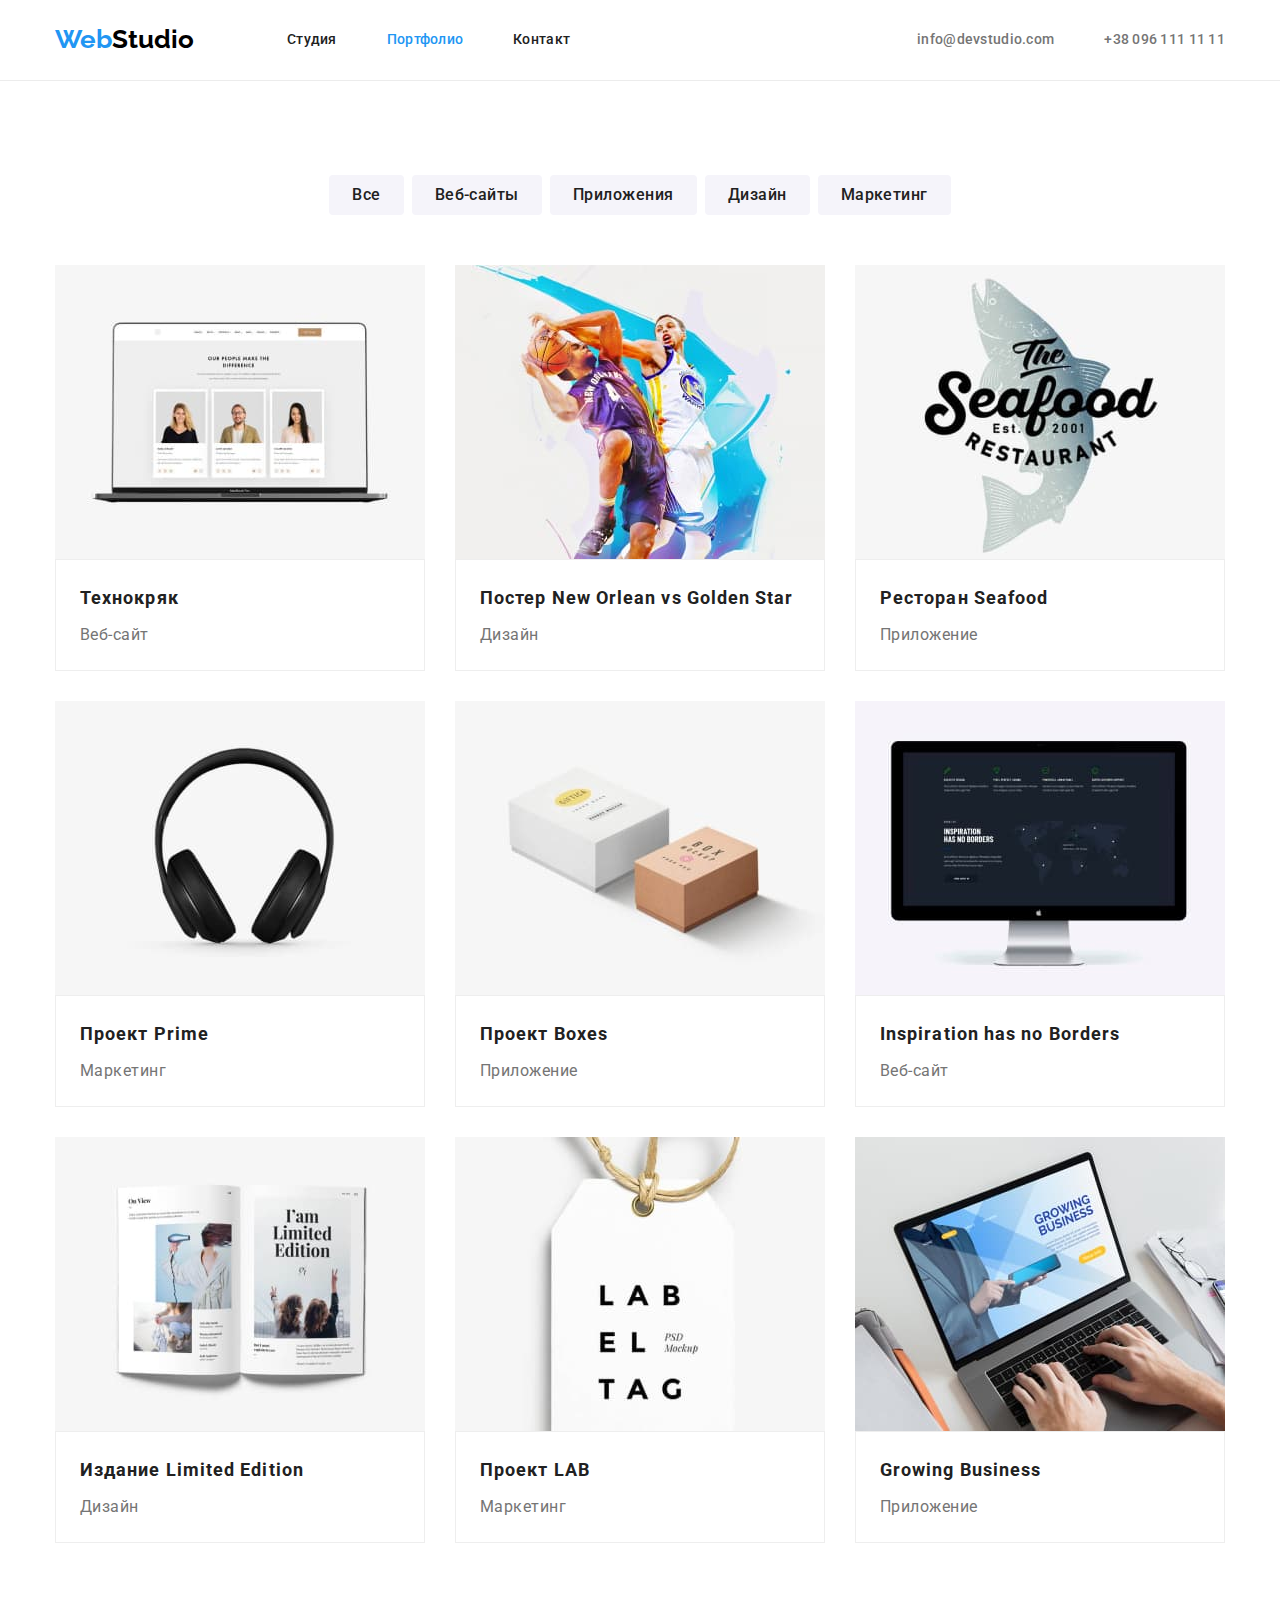
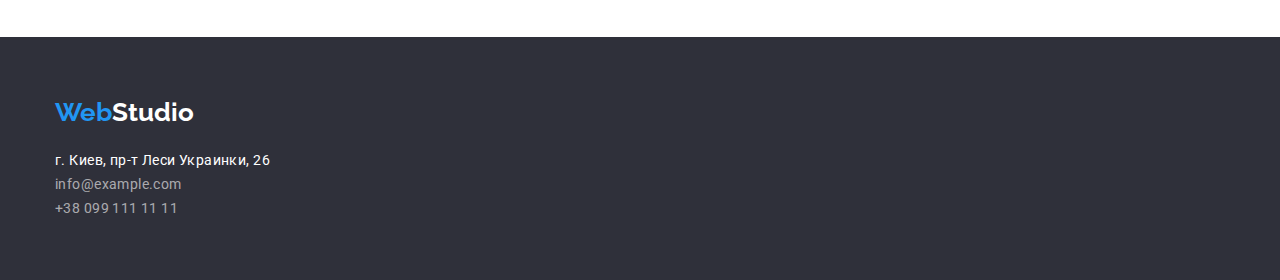
==== portfolio.html @ 52057d47 "1/2hw-04" ====
<!DOCTYPE html>
<html lang="ru">

<head>

    <meta charset="UTF-8">
    <meta http-equiv="X-UA-Compatible" content="IE=edge">
    <meta name="viewport" content="width=device-width, initial-scale=1.0">
    <title>Webstudio</title>
    <link rel="preconnect" href="https://fonts.googleapis.com">
<link rel="preconnect" href="https://fonts.gstatic.com" crossorigin>
<link href="https://fonts.googleapis.com/css2?family=Raleway:wght@700&family=Roboto:wght@400;500;700;900&display=swap" rel="stylesheet">
<link rel="stylesheet" href="https://cdnjs.cloudflare.com/ajax/libs/modern-normalize/1.1.0/modern-normalize.min.css">
<link rel="stylesheet" href="./css/styles.css">
</head>


<body class="body">
    <header class="header">
        <div class="container header-container">
            <a class="logo header-logo" href="">Web<span class="studio">Studio</span></a>
            <nav class="header-nav">
                <ul class="header-list">
                    <li class="header-item">
                        <a href="./index.html" class="header-link">Студия</a>
                    </li>
                    <li class="header-item">
                        <a href="./portfolio.html" class="header-link current">Портфолио</a>
                    </li>
                    <li class="header-item">
                        <a href="" class="header-link">Контакт</a>
                    </li>
                </ul>
            </nav>
            <div class="header-contacts">
                <a href="mailto:info@devstudio.com" class="header-mail">info@devstudio.com</a>
                <a href="tel:+380961111111" class="header-tel">+38 096 111 11 11</a>
            </div>
    
        </div>
    </header>

    <main class="main">
        <section class="main-content">
           <div class="container">
<ul class="filter">
    <li><button class="filter-button" type="button">Все</button></li>
    <li><button class="filter-button" type="button">Веб-сайты</button></li>
    <li><button class="filter-button" type="button">Приложения</button></li>
    <li><button class="filter-button" type="button">Дизайн</button></li>
    <li><button class="filter-button" type="button">Маркетинг</button></li>
</ul>

<ul class="blocks">
    <li class="block-list" a href=""><img src="./images/pr1.jpg" alt="фото pr1" width="370">
        <div class="block-text">
<h2 class="block-name">Технокряк</h2>
<p class="block-group">Веб-сайт</p>
        </div>   
    </li>
    <li class="block-list" a href=""><img src="./images/pr2.jpg" alt="фото pr2" width="370">
        <div class="block-text">
<h2 class="block-name">Постер New Orlean vs Golden Star</h2>
<p class="block-group">Дизайн</p>
        </div>
        
    </li>
    <li class="block-list" a href=""><img src="./images/pr3.jpg" alt="фото pr3" width="370">
        <div class="block-text">
        <h2 class="block-name">Ресторан Seafood</h2>
        <p class="block-group">Приложение</p>
        </div>
        
    </li>
    <li class="block-list" a href=""><img src="./images/pr4.jpg" alt="фото pr4" width="370">
        <div class="block-text">
        <h2 class="block-name">Проект Prime</h2>
        <p class="block-group">Маркетинг</p>
        </div>
        
    </li>
    <li class="block-list" a href=""><img src="./images/pr5.jpg" alt="фото pr5" width="370">
        <div class="block-text">
        <h2 class="block-name">Проект Boxes</h2>
        <p class="block-group">Приложение</p>
        </div>
    </li>
    <li class="block-list" a href=""><img src="./images/pr6.jpg" alt="фото pr6" width="370">
        <div class="block-text">
        <h2 class="block-name">Inspiration has no Borders</h2>
        <p class="block-group">Веб-сайт</p>
        </div>
    </li>
    <li class="block-list" a href=""><img src="./images/pr7.jpg" alt="фото pr7" width="370">
        <div class="block-text">
        <h2 class="block-name">Издание Limited Edition</h2>
        <p class="block-group">Дизайн</p>
        </div>
    </li>
    <li class="block-list" a href=""><img src="./images/pr8.jpg" alt="фото pr8" width="370">
        <div class="block-text">
        <h2 class="block-name">Проект LAB</h2>
        <p class="block-group">Маркетинг</p>
        </div>
    </li>
    <li class="block-list" a href=""><img src="./images/pr9.jpg" alt="фото pr9" width="370">
        <div class="block-text">
        <h2 class="block-name">Growing Business</h2>
        <p class="block-group">Приложение</p>
        </div>
        
    </li>
</ul>
           </div>
                
        </section>
        
    </main class="main">

    <footer class="ftr">
        <div class="container">
<a class="logo" href="">Web<span class="ftr-studio">Studio</span></a>
<div>
    <address class="footer-contacts">
        г. Киев, пр-т Леси Украинки, 26
        <ul class="footer-list">
            <li>
                <a href="mailto:info@example.com" class="footer-mail">info@example.com</a>
            </li>
            <li>
                <a href="tel:+380991111111" class="footer-tel">+38 099 111 11 11</a>
            </li>
        </ul>
    </address>
</div>
        </div>
       
    </footer>
    
</body>

</html>
---- css/styles.css ----
html {
  box-sizing: border-box;
}

*,
*::before,
*::after {
  box-sizing: inherit;
}
:root {
  --title-color: #212121;
  --text-color: #757575;
  --accent-color: #2196f3;
  --main-backgroud: #e5e5e5;
}
p,
h1,
h2,
h3,
h4,
h5,
h6 {
  margin: 0;
}
ul,
ol {
  margin: 0;
  padding-left: 0;
}
.container {
  width: 100%;
  max-width: 1200px;
  padding-left: 15px;
  padding-right: 15px;
  margin-left: auto;
  margin-right: auto;
}
button {
  border: 1px solid transparent;
}
img {
  display: block;
}

body {
  font-family: 'Roboto', 'Open Sans', sans-serif;
  color: #212121;
}

/*-----------header----------- */
.header {
  padding-top: 24px;
  padding-bottom: 25px;
  border-bottom: 1px solid #ececec;
}
ul {
  list-style: none;
}

.header-link,
.header-mail,
.header-tel {
  text-decoration: none;
}

.logo {
  font-family: 'Raleway';
  text-decoration: none;
  font-weight: 700;
  font-size: 26px;
  line-height: 31px;
  color: #2196f3;
}

.studio {
  color: #000000;
}
.header-list .header-link.current {
  color: #2196f3;
}

.header-link {
  font-family: 'Roboto';
  font-weight: 500;
  font-size: 14px;
  line-height: 1.33;
  letter-spacing: 0.02em;
  color: var(--title-color);
}

.header-link:hover,
.header-link:focus {
  color: var(--accent-color);
}

.header-mail,
.header-tel {
  font-weight: 500;
  font-size: 14px;
  line-height: 1.33;
  letter-spacing: 0.02em;
  color: var(--text-color);
}
.header > .container {
  display: flex;
  align-items: center;
}
.header-list {
  display: flex;
}
.header-item:not(:last-child) {
  margin-right: 50px;
}
.header-logo {
  margin-right: 93px;
}
.header-contacts {
  margin-left: auto;
  display: flex;
  align-items: center;
  gap: 50px;
}

.header-mail:hover,
.header-mail:focus {
  color: var(--accent-color);
}

.header-tel:hover,
.header-tel:focus {
  color: var(--accent-color);
}

/*-----------MAIN-----------*/

.title {
  background-color: #2f303a;
  padding-top: 200px;
  padding-bottom: 200px;
  text-align: center;
  background-image: linear-gradient(rgba(47, 48, 58, 0.4), rgba(47, 48, 58, 0.4)),url(../images/Img_main.jpg);
  background-repeat: no-repeat;
  background-position: center;
  background-size: cover;
  max-width: 1600px;
  margin: 0 auto;
}
.title-item {
  font-family: 'Roboto';
  font-weight: 900;
  font-size: 44px;
  line-height: calc(60 / 44);

  color: #ffffff;
}

.title-btn {
  border-radius: 4px;
  padding: 10px 32px;
  font-family: 'Roboto';
  font-weight: 700;
  font-size: 16px;
  line-height: 1.87;
  letter-spacing: 0.06em;
  background-color: var(--accent-color);
  color: #ffffff;
  display: block;
  min-width: 200px;

  margin: 30px auto 0;
}
.description {
  padding-top: 94px;
}

.description-list {
  display: flex;
  gap: 30px;
}
.description-item {
  width: 270px;
}

.description-title {
  font-size: 14px;
  line-height: 1.33;
  letter-spacing: 0.03em;
  margin-bottom: 10px;
  color: var(--title-color);
}

.description-text {
  font-size: 14px;
  line-height: 1.71;
  letter-spacing: 0.03em;
  color: var(--text-color);
}
.work {
  padding-top: 94px;
  padding-bottom: 94px;
}
.work-title {
  font-size: 36px;
  line-height: 1.17;
  letter-spacing: 0.03em;
  color: var(--title-color);
  margin-bottom: 50px;
  text-align: center;
}
.work-image {
  display: flex;
  gap: 30px;
}
.description-item::before{
  content: "";
  display: block;
  height: 120px;
    margin-bottom: 30px;
    background: #F5F4FA;
    border-radius: 4px;
   
    background-repeat: no-repeat;
    background-position: center;
}
.icon-antenna::before{
background-image: url(../images/Group\ \(1\).svg);
}
.icon-clock::before{
  background-image: url(../images/clock\ 1\ \(1\).svg);
}
.icon-diagram::before{
  background-image: url(../images/diagram\ 1\ \(1\).svg);
}
.icon-astronaut::before{
  background-image: url(../images/astronaut\ 1\ \(1\).svg);
}

/*-----------Team-----------*/

.team {
  background: #f5f4fa;
  padding-top: 94px;
  padding-bottom: 94px;
}

.team-title {
  font-size: 36px;
  line-height: calc(42 / 36);
  letter-spacing: 0.03em;
  color: var(--title-color);
  margin-bottom: 50px;
  text-align: center;
}
.team-list {
  display: flex;
  gap: 30px;
}
.team-item {
  padding-bottom: 30px;
}
.team-name {
  font-weight: 500;
  font-size: 16px;
  line-height: calc(19 / 16);
  letter-spacing: 0.03em;
  color: var(--title-color);
  margin-top: 30px;
  text-align: center;
}

.team-work-position {
  font-size: 16px;
  line-height: calc(19 / 16);
  letter-spacing: 0.03em;
  color: var(--text-color);
  margin-top: 10px;
  margin-bottom: 16px;
  text-align: center;
}
.team-soc-link {
  width: 44px;
  height: 44px;
  border-radius: 50%;
  display: flex;
  align-items: center;
  justify-content: center;
  color: #AFB1B8;
}
.team-soc-icon{
  fill: currentColor;
}
.team-soc-link:hover,
.team-soc-link:focus{
background-color: #2196F3;
color: #FFFFFF;
}

.team-soc-list{
  display: flex;
  justify-content: center;
  gap: 10px;
}

/*-----------footer-----------*/
.ftr {
  background: #2f303a;
  padding-top: 60px;
  padding-bottom: 60px;
}

.ftr-studio {
  color: #ffffff;
}
.footer-mail:hover,
.footer-mail:focus {
  color: var(--accent-color);
}
.footer-tel:hover,
.footer-tel:focus {
  color: var(--accent-color);
}

.footer-contacts {
  font-style: normal;
  font-size: 14px;
  line-height: calc(24 / 14);
  letter-spacing: 0.03em;
  margin-top: 20px;
  color: #ffffff;
}

.footer-mail {
  font-style: normal;
  font-size: 14px;
  line-height: calc(24 / 14);
  letter-spacing: 0.03em;
  text-decoration: none;
  color: rgba(255, 255, 255, 0.6);
  margin-top: 9px;
  
}

.footer-tel {
  font-style: normal;
  font-size: 14px;
  line-height: calc(24 / 14);
  letter-spacing: 0.03em;
  text-decoration: none;
  color: rgba(255, 255, 255, 0.6);
  margin-top: 9px;
}

/* -------------------------PORTFOLIO------------------------ */

/*-----------Buttons-----------*/

.main-content {
  padding-top: 94px;
  padding-bottom: 94px;
}

.filter {
  margin-bottom: 50px;
  display: flex;
  gap: 8px;
  justify-content: center;
}

.filter-button:hover,
.filter-button:focus {
  cursor: pointer;
  background-color: var(--accent-color);
  color: #ffffff;
}
.filter-button {
  font-family: 'Roboto';
  padding: 6px 22px;
  font-weight: 500;
  font-size: 16px;
  line-height: calc(26 / 16);
  letter-spacing: 0.03em;
  color: #212121;
  background: #f5f4fa;
  border-radius: 4px;
  display: block;
  min-width: 73px;
  text-align: center;
}

/*-----------Blocks-----------*/

.blocks {
  display: flex;
  gap: 30px;
  flex-wrap: wrap;
}
.block-name {
  font-size: 18px;
  line-height: calc(36 / 18);
  letter-spacing: 0.06em;
  color: var(--title-color);
}
.block-group {
  font-size: 16px;
  line-height: calc(30 / 16);
  letter-spacing: 0.03em;
  color: var(--text-color);
  margin-top: 4px;
}

.block-text {
  padding: 20px 24px;
  border: 1px solid #eeeeee;
  background: #ffffff;
}
.block-list:hover,
.block-list:focus{
  box-shadow: 0px 1px 1px rgba(0, 0, 0, 0.12),
    0px 4px 4px rgba(0, 0, 0, 0.06),
    1px 4px 6px rgba(0, 0, 0, 0.16);
    cursor: pointer;
}
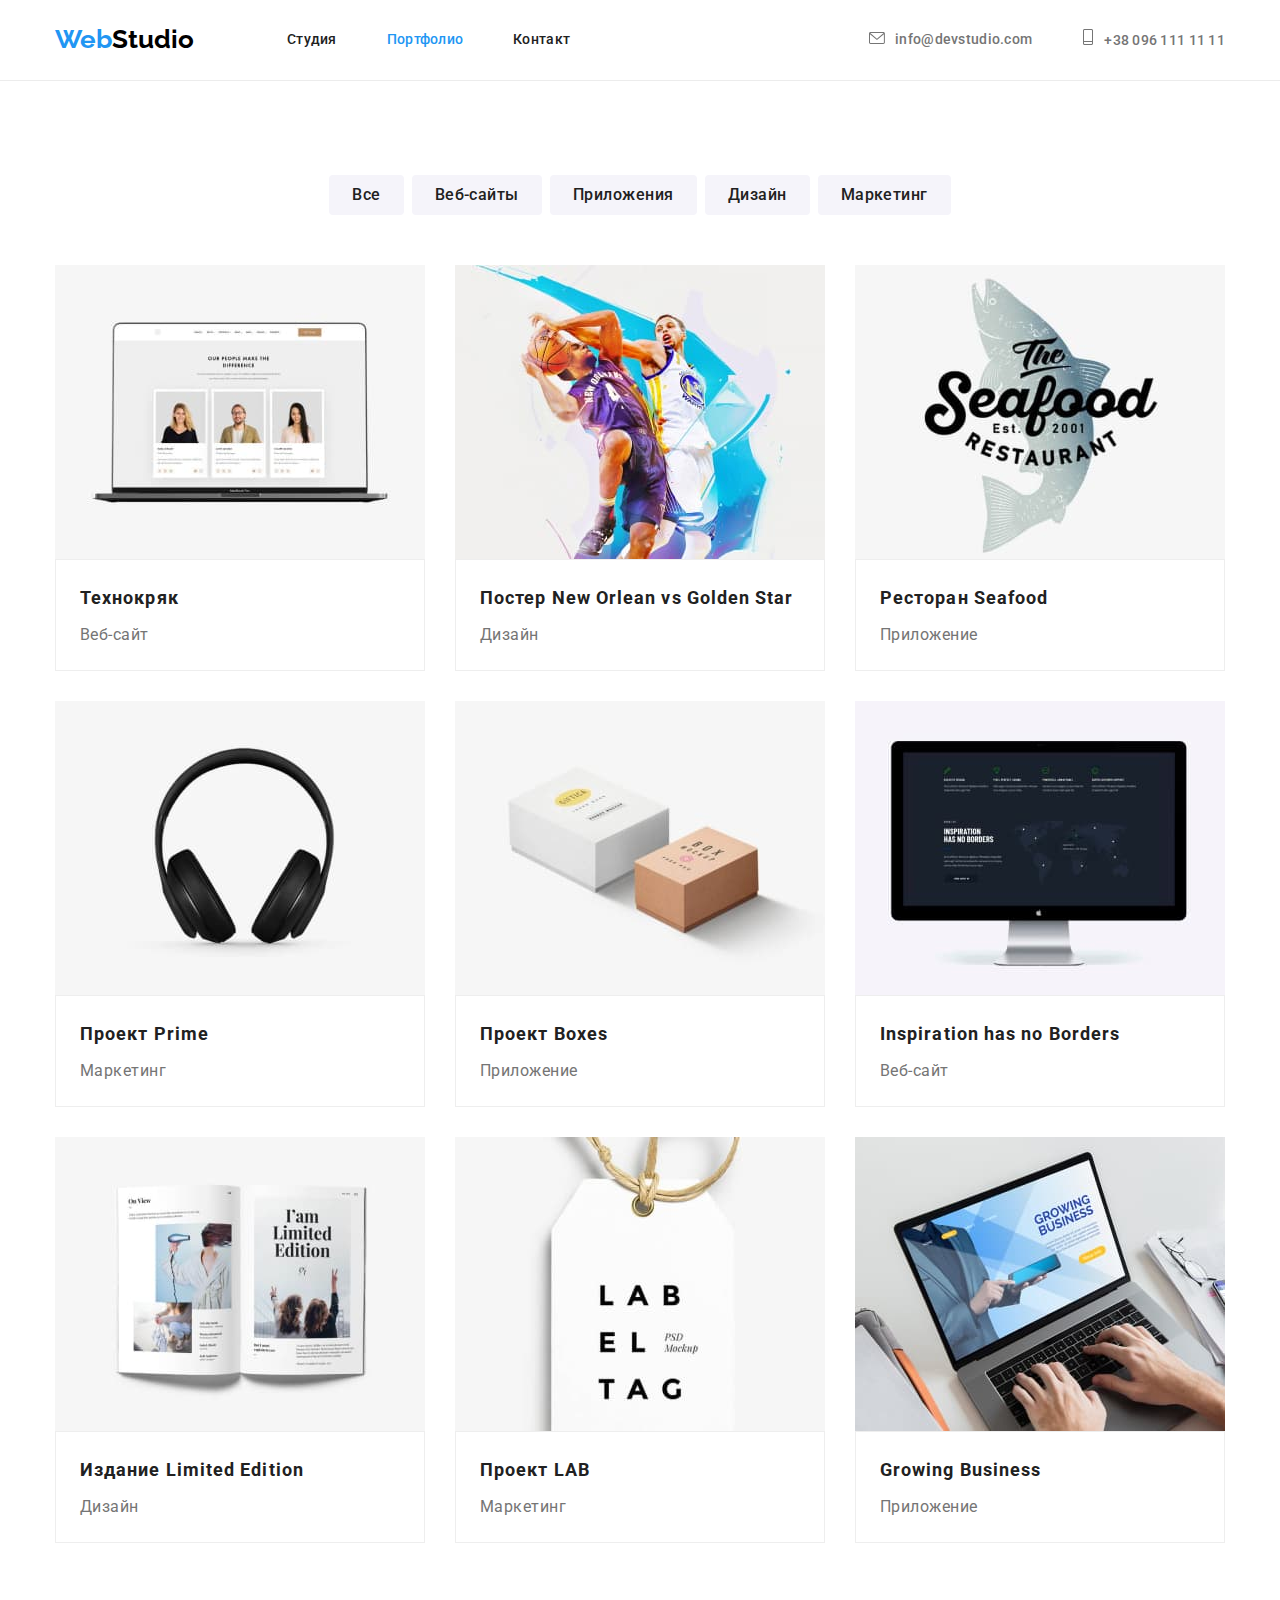
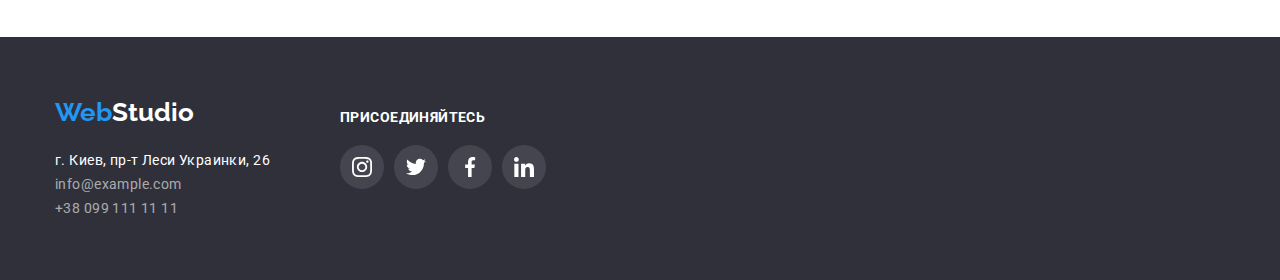
==== commit b2540c95: "finish-hw-04" ====
--- a/portfolio.html
+++ b/portfolio.html
@@ -33,8 +33,12 @@
                 </ul>
             </nav>
             <div class="header-contacts">
-                <a href="mailto:info@devstudio.com" class="header-mail">info@devstudio.com</a>
-                <a href="tel:+380961111111" class="header-tel">+38 096 111 11 11</a>
+                <a href="mailto:info@devstudio.com" class="header-mail"><svg class="header-icon-nav" width="16" height="12">
+              <use href="./images/icons.svg#icon-envelope"></use>
+            </svg>info@devstudio.com</a>
+                <a href="tel:+380961111111" class="header-tel"><svg class="header-icon-nav" width="12" height="16">
+              <use href="./images/icons.svg#icon-Vector"></use>
+            </svg>+38 096 111 11 11</a>
             </div>
     
         </div>
@@ -117,24 +121,64 @@
         
     </main class="main">
 
-    <footer class="ftr">
-        <div class="container">
-<a class="logo" href="">Web<span class="ftr-studio">Studio</span></a>
-<div>
-    <address class="footer-contacts">
-        г. Киев, пр-т Леси Украинки, 26
-        <ul class="footer-list">
+     <footer class="ftr">
+      <div class="container footer">
+        <div class="fotter-links-address">
+          <a class="logo" href="">Web<span class="ftr-studio">Studio</span></a>
+          <address class="footer-contacts">
+            г. Киев, пр-т Леси Украинки, 26
+            <ul class="footer-list">
+              <li>
+                <a href="mailto:info@example.com" class="footer-mail"
+                  >info@example.com</a
+                >
+              </li>
+              <li>
+                <a href="tel:+380991111111" class="footer-tel"
+                  >+38 099 111 11 11</a
+                >
+              </li>
+            </ul>
+          </address>
+        </div>
+        <div class="footer-links">
+          <ul class="footer-text-soc">
             <li>
-                <a href="mailto:info@example.com" class="footer-mail">info@example.com</a>
+              <h3 class="footer-text">присоединяйтесь</h3>
+              <ul class="footer-soc-list">
+                <li class="footer-soc-item">
+                  <a href="" class="footer-soc-link"
+                    ><svg class="footer-soc-icon" width="20" height="20">
+                      <use href="./images/icons.svg#icon-instagram"></use>
+                    </svg>
+                  </a>
+                </li>
+                <li class="footer-soc-item">
+                  <a href="" class="footer-soc-link"
+                    ><svg class="footer-soc-icon" width="20" height="20">
+                      <use href="./images/icons.svg#icon-twitter"></use>
+                    </svg>
+                  </a>
+                </li>
+                <li class="footer-soc-item">
+                  <a href="" class="footer-soc-link"
+                    ><svg class="footer-soc-icon" width="20" height="20">
+                      <use href="./images/icons.svg#icon-facebook"></use>
+                    </svg>
+                  </a>
+                </li>
+                <li class="footer-soc-item">
+                  <a href="" class="footer-soc-link"
+                    ><svg class="footer-soc-icon" width="20" height="20">
+                      <use href="./images/icons.svg#icon-linkedin"></use>
+                    </svg>
+                  </a>
+                </li>
+              </ul>
             </li>
-            <li>
-                <a href="tel:+380991111111" class="footer-tel">+38 099 111 11 11</a>
-            </li>
-        </ul>
-    </address>
-</div>
+          </ul>
         </div>
-       
+      </div>
     </footer>
     
 </body>
--- a/css/styles.css
+++ b/css/styles.css
@@ -52,6 +52,7 @@
   padding-top: 24px;
   padding-bottom: 25px;
   border-bottom: 1px solid #ececec;
+  
 }
 ul {
   list-style: none;
@@ -100,6 +101,7 @@
   line-height: 1.33;
   letter-spacing: 0.02em;
   color: var(--text-color);
+  align-items: center;
 }
 .header > .container {
   display: flex;
@@ -130,6 +132,12 @@
 .header-tel:focus {
   color: var(--accent-color);
 }
+.header-icon-nav{
+  margin-right: 10px;
+  fill: currentColor;
+  
+}
+
 
 /*-----------MAIN-----------*/
 
@@ -257,6 +265,8 @@
 }
 .team-item {
   padding-bottom: 30px;
+  box-shadow: 0px 1px 3px rgba(0, 0, 0, 0.12), 0px 1px 1px rgba(0, 0, 0, 0.14), 0px 2px 1px rgba(0, 0, 0, 0.2);
+    border-radius: 0px 0px 4px 4px;
 }
 .team-name {
   font-weight: 500;
@@ -299,6 +309,42 @@
   display: flex;
   justify-content: center;
   gap: 10px;
+}
+
+/*----------clients----------*/
+.clients{
+  padding-top: 94px;
+  padding-bottom: 94px;
+}
+.clients-list{
+  display: flex;
+  justify-content: center;
+  gap: 30px;
+}
+.clients-titel{
+    font-size: 36px;
+    line-height: calc(42/36);
+    text-align: center;
+    letter-spacing: 0.03em;
+    margin-bottom: 50px;
+    color: var(--title-color);
+}
+.clients-icon-link{
+  width: 170px;
+  height: 92px;
+  display: flex;
+  padding: 16px 32px;
+  border: 1px solid #AFB1B8;
+  border-radius: 4px;
+  color:#AFB1B8;
+}
+.clients-icon-log{
+fill: currentColor;
+}
+.clients-icon-link:hover,
+.clients-icon-link:focus{
+  border: 1px solid #2196F3;
+  color: #2196F3;
 }
 
 /*-----------footer-----------*/
@@ -349,6 +395,52 @@
   color: rgba(255, 255, 255, 0.6);
   margin-top: 9px;
 }
+/* ---------------- */
+.footer{
+display:flex;
+}
+.footer-links{
+  margin: 12px 0px 0px 70px;
+}
+
+.footer-text{
+font-size: 14px;
+  line-height: calc(16 / 14);
+  letter-spacing: 0.03em;
+  text-transform: uppercase;
+  margin-bottom: 20px;
+  color: #FFFFFF;
+  
+}
+.footer-soc-link {
+  width: 44px;
+  height: 44px;
+  border-radius: 50%;
+  display: flex;
+  align-items: center;
+  justify-content: center;
+  background: rgba(255, 255, 255, 0.1);
+  color: #FFFFFF;
+}
+
+.footer-soc-icon {
+  fill: currentColor;
+}
+
+.footer-soc-link:hover,
+.footer-soc-link:focus {
+  background-color: #2196F3;
+  
+}
+.footer-text-soc{
+  display: flex;
+}
+
+.footer-soc-list {
+  display: flex;
+  justify-content: center;
+  gap: 10px;
+}
 
 /* -------------------------PORTFOLIO------------------------ */
 
@@ -371,6 +463,7 @@
   cursor: pointer;
   background-color: var(--accent-color);
   color: #ffffff;
+  box-shadow: 0px 3px 1px rgba(0, 0, 0, 0.1), 0px 1px 2px rgba(0, 0, 0, 0.08), 0px 2px 2px rgba(0, 0, 0, 0.12);
 }
 .filter-button {
   font-family: 'Roboto';
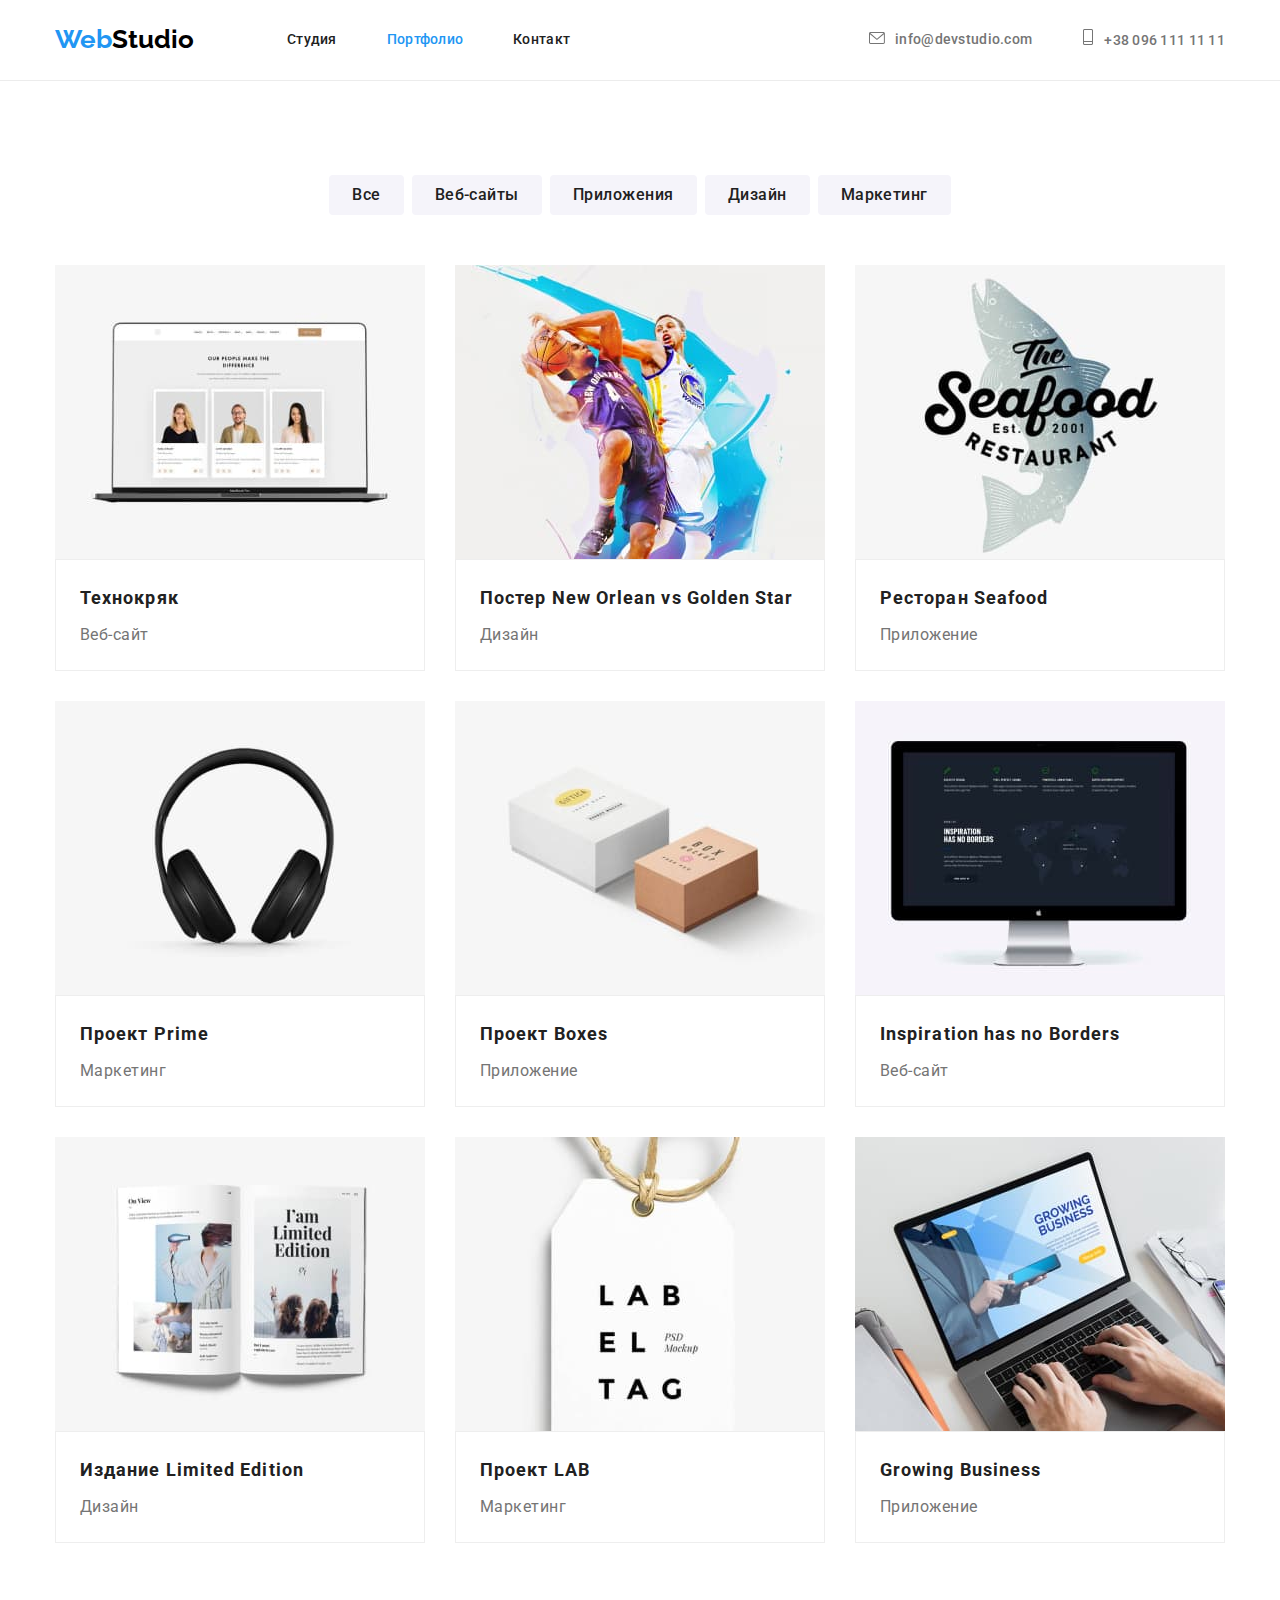
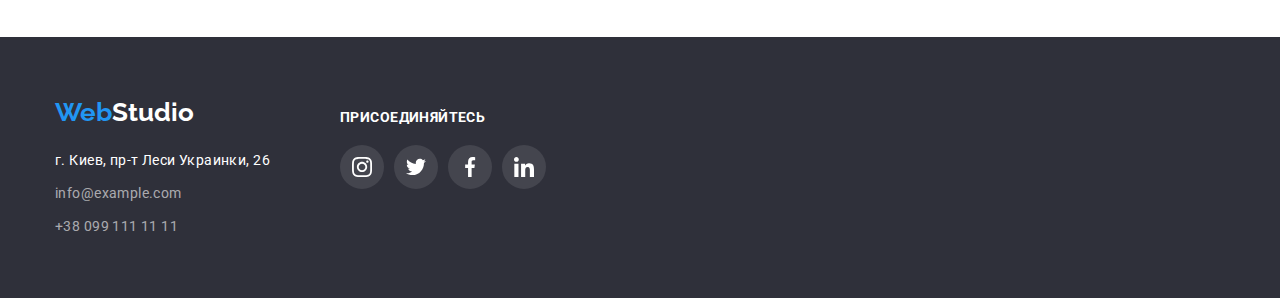
==== commit 4476652a: "fin2-hw-04" ====
--- a/portfolio.html
+++ b/portfolio.html
@@ -128,12 +128,12 @@
           <address class="footer-contacts">
             г. Киев, пр-т Леси Украинки, 26
             <ul class="footer-list">
-              <li>
+              <li class="mail">
                 <a href="mailto:info@example.com" class="footer-mail"
                   >info@example.com</a
                 >
               </li>
-              <li>
+              <li class="tel">
                 <a href="tel:+380991111111" class="footer-tel"
                   >+38 099 111 11 11</a
                 >
--- a/css/styles.css
+++ b/css/styles.css
@@ -7,12 +7,14 @@
 *::after {
   box-sizing: inherit;
 }
+
 :root {
   --title-color: #212121;
   --text-color: #757575;
   --accent-color: #2196f3;
   --main-backgroud: #e5e5e5;
 }
+
 p,
 h1,
 h2,
@@ -22,11 +24,13 @@
 h6 {
   margin: 0;
 }
+
 ul,
 ol {
   margin: 0;
   padding-left: 0;
 }
+
 .container {
   width: 100%;
   max-width: 1200px;
@@ -35,15 +39,17 @@
   margin-left: auto;
   margin-right: auto;
 }
+
 button {
   border: 1px solid transparent;
 }
+
 img {
   display: block;
 }
 
 body {
-  font-family: 'Roboto', 'Open Sans', sans-serif;
+  font-family: "Roboto", "Open Sans", sans-serif;
   color: #212121;
 }
 
@@ -52,8 +58,8 @@
   padding-top: 24px;
   padding-bottom: 25px;
   border-bottom: 1px solid #ececec;
-  
-}
+}
+
 ul {
   list-style: none;
 }
@@ -65,7 +71,7 @@
 }
 
 .logo {
-  font-family: 'Raleway';
+  font-family: "Raleway";
   text-decoration: none;
   font-weight: 700;
   font-size: 26px;
@@ -76,12 +82,13 @@
 .studio {
   color: #000000;
 }
+
 .header-list .header-link.current {
   color: #2196f3;
 }
 
 .header-link {
-  font-family: 'Roboto';
+  font-family: "Roboto";
   font-weight: 500;
   font-size: 14px;
   line-height: 1.33;
@@ -103,19 +110,24 @@
   color: var(--text-color);
   align-items: center;
 }
+
 .header > .container {
   display: flex;
   align-items: center;
 }
+
 .header-list {
   display: flex;
 }
+
 .header-item:not(:last-child) {
   margin-right: 50px;
 }
+
 .header-logo {
   margin-right: 93px;
 }
+
 .header-contacts {
   margin-left: auto;
   display: flex;
@@ -132,12 +144,11 @@
 .header-tel:focus {
   color: var(--accent-color);
 }
-.header-icon-nav{
+
+.header-icon-nav {
   margin-right: 10px;
   fill: currentColor;
-  
-}
-
+}
 
 /*-----------MAIN-----------*/
 
@@ -146,15 +157,20 @@
   padding-top: 200px;
   padding-bottom: 200px;
   text-align: center;
-  background-image: linear-gradient(rgba(47, 48, 58, 0.4), rgba(47, 48, 58, 0.4)),url(../images/Img_main.jpg);
+  background-image: linear-gradient(
+      rgba(47, 48, 58, 0.4),
+      rgba(47, 48, 58, 0.4)
+    ),
+    url(../images/Img_main.jpg);
   background-repeat: no-repeat;
   background-position: center;
   background-size: cover;
   max-width: 1600px;
   margin: 0 auto;
 }
+
 .title-item {
-  font-family: 'Roboto';
+  font-family: "Roboto";
   font-weight: 900;
   font-size: 44px;
   line-height: calc(60 / 44);
@@ -165,7 +181,7 @@
 .title-btn {
   border-radius: 4px;
   padding: 10px 32px;
-  font-family: 'Roboto';
+  font-family: "Roboto";
   font-weight: 700;
   font-size: 16px;
   line-height: 1.87;
@@ -177,6 +193,7 @@
 
   margin: 30px auto 0;
 }
+
 .description {
   padding-top: 94px;
 }
@@ -185,6 +202,7 @@
   display: flex;
   gap: 30px;
 }
+
 .description-item {
   width: 270px;
 }
@@ -203,10 +221,12 @@
   letter-spacing: 0.03em;
   color: var(--text-color);
 }
+
 .work {
   padding-top: 94px;
   padding-bottom: 94px;
 }
+
 .work-title {
   font-size: 36px;
   line-height: 1.17;
@@ -215,32 +235,38 @@
   margin-bottom: 50px;
   text-align: center;
 }
+
 .work-image {
   display: flex;
   gap: 30px;
 }
-.description-item::before{
+
+.description-item::before {
   content: "";
   display: block;
   height: 120px;
-    margin-bottom: 30px;
-    background: #F5F4FA;
-    border-radius: 4px;
-   
-    background-repeat: no-repeat;
-    background-position: center;
-}
-.icon-antenna::before{
-background-image: url(../images/Group\ \(1\).svg);
-}
-.icon-clock::before{
-  background-image: url(../images/clock\ 1\ \(1\).svg);
-}
-.icon-diagram::before{
-  background-image: url(../images/diagram\ 1\ \(1\).svg);
-}
-.icon-astronaut::before{
-  background-image: url(../images/astronaut\ 1\ \(1\).svg);
+  margin-bottom: 30px;
+  background: #f5f4fa;
+  border-radius: 4px;
+
+  background-repeat: no-repeat;
+  background-position: center;
+}
+
+.icon-antenna::before {
+  background-image: url(../images/antenna.svg);
+}
+
+.icon-clock::before {
+  background-image: url(../images/clock.svg);
+}
+
+.icon-diagram::before {
+  background-image: url(../images/diagram.svg);
+}
+
+.icon-astronaut::before {
+  background-image: url(../images/astronaut.svg);
 }
 
 /*-----------Team-----------*/
@@ -259,15 +285,20 @@
   margin-bottom: 50px;
   text-align: center;
 }
+
 .team-list {
   display: flex;
   gap: 30px;
 }
+
 .team-item {
   padding-bottom: 30px;
-  box-shadow: 0px 1px 3px rgba(0, 0, 0, 0.12), 0px 1px 1px rgba(0, 0, 0, 0.14), 0px 2px 1px rgba(0, 0, 0, 0.2);
-    border-radius: 0px 0px 4px 4px;
-}
+  box-shadow: 0px 1px 3px rgba(0, 0, 0, 0.12), 0px 1px 1px rgba(0, 0, 0, 0.14),
+    0px 2px 1px rgba(0, 0, 0, 0.2);
+  border-radius: 0px 0px 4px 4px;
+  background-color: #ffffff;
+}
+
 .team-name {
   font-weight: 500;
   font-size: 16px;
@@ -287,6 +318,7 @@
   margin-bottom: 16px;
   text-align: center;
 }
+
 .team-soc-link {
   width: 44px;
   height: 44px;
@@ -294,57 +326,65 @@
   display: flex;
   align-items: center;
   justify-content: center;
-  color: #AFB1B8;
-}
-.team-soc-icon{
+  color: #afb1b8;
+}
+
+.team-soc-icon {
   fill: currentColor;
 }
+
 .team-soc-link:hover,
-.team-soc-link:focus{
-background-color: #2196F3;
-color: #FFFFFF;
-}
-
-.team-soc-list{
+.team-soc-link:focus {
+  background-color: #2196f3;
+  color: #ffffff;
+}
+
+.team-soc-list {
   display: flex;
   justify-content: center;
   gap: 10px;
 }
 
 /*----------clients----------*/
-.clients{
+.clients {
   padding-top: 94px;
   padding-bottom: 94px;
 }
-.clients-list{
+
+.clients-list {
   display: flex;
   justify-content: center;
   gap: 30px;
 }
-.clients-titel{
-    font-size: 36px;
-    line-height: calc(42/36);
-    text-align: center;
-    letter-spacing: 0.03em;
-    margin-bottom: 50px;
-    color: var(--title-color);
-}
-.clients-icon-link{
+
+.clients-titel {
+  font-size: 36px;
+  line-height: calc(42 / 36);
+  text-align: center;
+  letter-spacing: 0.03em;
+  margin-bottom: 50px;
+  color: var(--title-color);
+}
+
+.clients-icon-link {
   width: 170px;
   height: 92px;
   display: flex;
-  padding: 16px 32px;
-  border: 1px solid #AFB1B8;
+  justify-content: center;
+  align-items: center;
+  border: 1px solid #afb1b8;
   border-radius: 4px;
-  color:#AFB1B8;
-}
-.clients-icon-log{
-fill: currentColor;
-}
+  color: #afb1b8;
+}
+
+.clients-icon-log {
+  fill: currentColor;
+}
+
 .clients-icon-link:hover,
-.clients-icon-link:focus{
-  border: 1px solid #2196F3;
-  color: #2196F3;
+.clients-icon-link:focus {
+  border: 1px solid #2196f3;
+  color: #2196f3;
 }
 
 /*-----------footer-----------*/
@@ -357,10 +397,12 @@
 .ftr-studio {
   color: #ffffff;
 }
+
 .footer-mail:hover,
 .footer-mail:focus {
   color: var(--accent-color);
 }
+
 .footer-tel:hover,
 .footer-tel:focus {
   color: var(--accent-color);
@@ -382,8 +424,14 @@
   letter-spacing: 0.03em;
   text-decoration: none;
   color: rgba(255, 255, 255, 0.6);
+}
+
+.mail {
   margin-top: 9px;
-  
+}
+
+.tel {
+  margin-top: 9px;
 }
 
 .footer-tel {
@@ -393,25 +441,26 @@
   letter-spacing: 0.03em;
   text-decoration: none;
   color: rgba(255, 255, 255, 0.6);
-  margin-top: 9px;
-}
+}
+
 /* ---------------- */
-.footer{
-display:flex;
-}
-.footer-links{
+.footer {
+  display: flex;
+}
+
+.footer-links {
   margin: 12px 0px 0px 70px;
 }
 
-.footer-text{
-font-size: 14px;
+.footer-text {
+  font-size: 14px;
   line-height: calc(16 / 14);
   letter-spacing: 0.03em;
   text-transform: uppercase;
   margin-bottom: 20px;
-  color: #FFFFFF;
-  
-}
+  color: #ffffff;
+}
+
 .footer-soc-link {
   width: 44px;
   height: 44px;
@@ -420,7 +469,7 @@
   align-items: center;
   justify-content: center;
   background: rgba(255, 255, 255, 0.1);
-  color: #FFFFFF;
+  color: #ffffff;
 }
 
 .footer-soc-icon {
@@ -429,10 +478,10 @@
 
 .footer-soc-link:hover,
 .footer-soc-link:focus {
-  background-color: #2196F3;
-  
-}
-.footer-text-soc{
+  background-color: #2196f3;
+}
+
+.footer-text-soc {
   display: flex;
 }
 
@@ -463,10 +512,12 @@
   cursor: pointer;
   background-color: var(--accent-color);
   color: #ffffff;
-  box-shadow: 0px 3px 1px rgba(0, 0, 0, 0.1), 0px 1px 2px rgba(0, 0, 0, 0.08), 0px 2px 2px rgba(0, 0, 0, 0.12);
-}
+  box-shadow: 0px 3px 1px rgba(0, 0, 0, 0.1), 0px 1px 2px rgba(0, 0, 0, 0.08),
+    0px 2px 2px rgba(0, 0, 0, 0.12);
+}
+
 .filter-button {
-  font-family: 'Roboto';
+  font-family: "Roboto";
   padding: 6px 22px;
   font-weight: 500;
   font-size: 16px;
@@ -487,12 +538,14 @@
   gap: 30px;
   flex-wrap: wrap;
 }
+
 .block-name {
   font-size: 18px;
   line-height: calc(36 / 18);
   letter-spacing: 0.06em;
   color: var(--title-color);
 }
+
 .block-group {
   font-size: 16px;
   line-height: calc(30 / 16);
@@ -506,10 +559,10 @@
   border: 1px solid #eeeeee;
   background: #ffffff;
 }
+
 .block-list:hover,
-.block-list:focus{
-  box-shadow: 0px 1px 1px rgba(0, 0, 0, 0.12),
-    0px 4px 4px rgba(0, 0, 0, 0.06),
+.block-list:focus {
+  box-shadow: 0px 1px 1px rgba(0, 0, 0, 0.12), 0px 4px 4px rgba(0, 0, 0, 0.06),
     1px 4px 6px rgba(0, 0, 0, 0.16);
-    cursor: pointer;
-}
+  cursor: pointer;
+}
